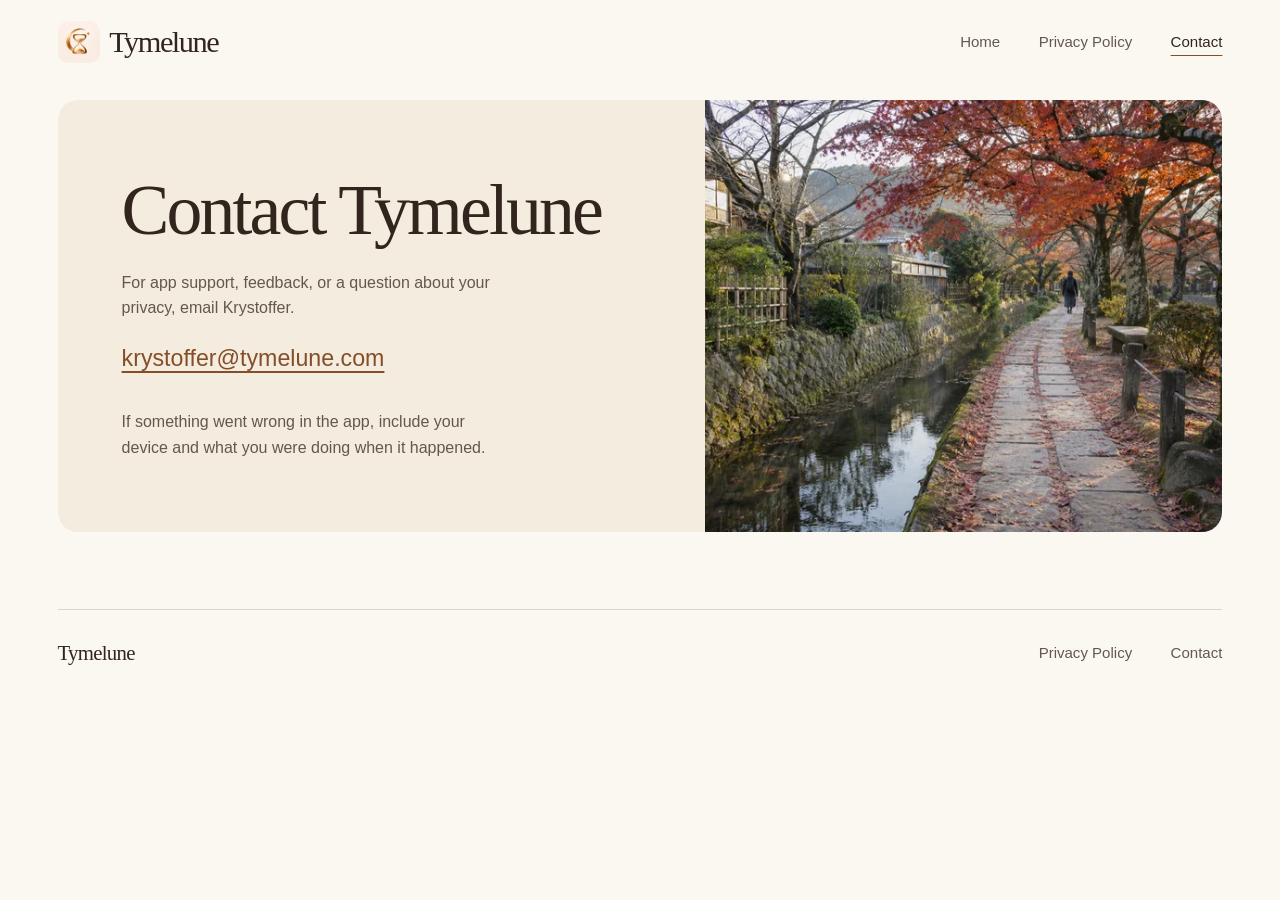
==== contact.html @ 0b55775a "Add Tymelune homepage, privacy policy, and contact pages" ====
<!doctype html>
<html lang="en">
  <head>
    <meta charset="utf-8" />
    <meta name="viewport" content="width=device-width, initial-scale=1" />
    <title>Contact — Tymelune</title>
    <meta name="description" content="Contact Krystoffer for Tymelune support, feedback, or privacy questions." />
    <link rel="icon" type="image/png" href="app-icon.png" />
    <link rel="stylesheet" href="styles.css" />
  </head>
  <body>
    <a class="skip-link" href="#main">Skip to content</a>
    <header class="site-header">
      <div class="shell masthead">
        <a class="brand" href="index.html" aria-label="Tymelune home">
          <img src="app-icon.png" alt="" width="42" height="42" />
          Tymelune
        </a>
        <nav class="primary-nav" aria-label="Main navigation">
          <a href="index.html">Home</a>
          <a href="privacy.html">Privacy Policy</a>
          <a href="contact.html" aria-current="page">Contact</a>
        </nav>
      </div>
    </header>

    <main id="main" class="shell contact-page">
      <section class="contact-panel" aria-labelledby="contact-title">
        <div class="contact-copy">
          <h1 id="contact-title">Contact Tymelune</h1>
          <p>For app support, feedback, or a question about your privacy, email Krystoffer.</p>
          <a class="email-link" href="mailto:krystoffer@tymelune.com">krystoffer@tymelune.com</a>
          <p class="contact-note">If something went wrong in the app, include your device and what you were doing when it happened.</p>
        </div>
        <img class="contact-photo" src="assets/canal-walk.webp" width="700" height="466" alt="An autumn walk beside a canal in Kyoto, from the app’s sample journal." />
      </section>
    </main>

    <footer class="shell site-footer">
      <a class="footer-brand" href="index.html">Tymelune</a>
      <nav aria-label="Footer navigation">
        <a href="privacy.html">Privacy Policy</a>
        <a href="contact.html">Contact</a>
      </nav>
    </footer>
  </body>
</html>
---- styles.css ----
:root {
  color-scheme: light dark;
  --paper: #fbf8f2;
  --panel: #f4ecdf;
  --ink: #32251e;
  --muted: #64584e;
  --accent: #854e29;
  --line: #ded4c6;
  --serif: "Iowan Old Style", "Palatino Linotype", Palatino, Georgia, serif;
  font-family: -apple-system, BlinkMacSystemFont, "Segoe UI", sans-serif;
  color: var(--ink);
  background: var(--paper);
}

@media (prefers-color-scheme: dark) {
  :root {
    --paper: #201b17;
    --panel: #2b241e;
    --ink: #f8eee2;
    --muted: #c8b9a9;
    --accent: #edb587;
    --line: #493d33;
  }
}

* { box-sizing: border-box; }
body { margin: 0; line-height: 1.6; }
img { display: block; max-width: 100%; }
h1, h2, h3, p, dl, dd { margin: 0; }
h1, h2, h3, .brand, .footer-brand {
  font-family: var(--serif);
  font-weight: 500;
  line-height: 1.08;
}
h1, h2 { letter-spacing: -.04em; }
h1 { font-size: clamp(2.75rem, 5.6vw, 5rem); }
h2 { font-size: clamp(2.2rem, 3.8vw, 3.3rem); }
h3 { font-size: clamp(1.5rem, 2vw, 1.85rem); letter-spacing: -.03em; }
a { color: var(--accent); text-underline-offset: .22em; }
a:focus-visible { outline: 3px solid currentColor; outline-offset: 4px; }
.shell { width: min(78rem, calc(100% - clamp(2rem, 9vw, 9rem))); margin-inline: auto; }
.skip-link { position: absolute; z-index: 5; left: 1rem; top: -6rem; background: var(--paper); padding: .5rem 1rem; }
.skip-link:focus { top: .5rem; }
.masthead, .site-footer, .primary-nav, .site-footer nav, .brand { display: flex; align-items: center; }
.masthead, .site-footer { justify-content: space-between; gap: 1.2rem; }
.masthead { padding-block: 1.25rem; }
.brand, .footer-brand { color: var(--ink); text-decoration: none; }
.brand { gap: .6rem; font-size: 1.9rem; letter-spacing: -.05em; }
.brand img { border-radius: 24%; }
.primary-nav, .site-footer nav { gap: clamp(1rem, 3vw, 2.4rem); }
.primary-nav a, .site-footer nav a {
  display: inline-flex;
  align-items: center;
  min-height: 2.75rem;
  color: var(--muted);
  font-size: .94rem;
  text-decoration: none;
}
.primary-nav a[aria-current], .primary-nav a:hover, .site-footer nav a:hover {
  color: var(--ink);
  text-decoration: underline;
  text-decoration-color: var(--accent);
  text-underline-offset: .5em;
}
.site-footer { border-top: 1px solid var(--line); padding-block: 1.35rem 1.8rem; }
.footer-brand { font-size: 1.3rem; letter-spacing: -.035em; }

.hero {
  position: relative;
  isolation: isolate;
  display: grid;
  grid-template-columns: 1.1fr .9fr;
  align-items: center;
  overflow: hidden;
  min-height: 32rem;
  border-radius: 1.25rem;
  background: #31251c;
  color: #fffaf1;
}
.hero-landscape, .hero::before {
  position: absolute;
  inset: 0;
  width: 100%;
  height: 100%;
}
.hero-landscape { z-index: -2; object-fit: cover; object-position: 50% 50%; }
.hero::before {
  content: "";
  z-index: -1;
  background: linear-gradient(90deg, rgb(30 20 14 / 96%) 0%, rgb(36 23 16 / 89%) 29%, rgb(41 26 16 / 66%) 49%, rgb(44 28 18 / 7%) 75%);
}
.hero-copy { padding: clamp(2rem, 5vw, 4.5rem) 0 clamp(2rem, 5vw, 4.5rem) clamp(2rem, 5vw, 4.5rem); }
.hero h1 { font-size: clamp(3.4rem, 6.6vw, 6rem); line-height: .98; }
.hero h1 em { color: #f3c99d; font-weight: inherit; }
.hero-copy > p { max-width: 27rem; margin-top: 1.4rem; font-size: 1.08rem; color: #fff4e7; }
.download { display: flex; align-items: center; gap: 1.2rem; margin-top: 1.7rem; }
.download a { display: block; color: #fffaf1; border-radius: .5rem; }
.store-badge img { width: 9.75rem; height: auto; }
.download .scan-link { padding-left: 1.15rem; border-left: 1px solid rgb(255 255 255 / 38%); border-radius: 0; }
.scan-link img { border-radius: .24rem; image-rendering: pixelated; }
.hero-copy .platforms { margin-top: .65rem; font-size: .88rem; color: #eedfcd; }
.hero-device { display: grid; place-items: center; align-self: stretch; padding: 1.9rem 1rem 1.9rem 0; }
.hero-device img {
  width: clamp(11rem, 17vw, 14rem);
  height: auto;
  transform: rotate(4deg);
  filter: drop-shadow(.6rem 1rem 1rem rgb(22 13 7 / 42%));
}

.features { padding-block: clamp(2.5rem, 5vw, 4.5rem) clamp(3rem, 6vw, 5rem); }
.feature-grid { display: grid; grid-template-columns: repeat(3, minmax(0, 1fr)); gap: clamp(1.2rem, 2.2vw, 2rem); margin-top: 1.5rem; }
.feature-art {
  display: grid;
  place-items: center;
  position: relative;
  height: clamp(11rem, 15vw, 13rem);
  border-radius: 1rem;
  overflow: hidden;
}
.feature-grid h3 { margin-block: 1.2rem .55rem; }
.feature-grid p { color: var(--muted); max-width: 40ch; }
.reminder-art { background: linear-gradient(145deg, #f5e8d8, #e8c8aa); }
.reminder {
  display: flex;
  align-items: center;
  gap: .7rem;
  padding: .8rem 1.15rem;
  border: 1px solid #fff7ef;
  border-radius: 1rem;
  background: #fff7ed;
  color: #392b21;
  box-shadow: 0 .65rem 1.4rem #80583729;
  transform: rotate(-3deg);
}
.reminder img { border-radius: .65rem; }
.reminder span, .reminder strong, .reminder small { display: block; }
.reminder span, .reminder small { color: #685a4d; font-size: .8rem; }
.reminder strong { font-size: 1rem; }
.journal-art { background: linear-gradient(150deg, #e0e4d8, #c0c9b4); }
.print {
  position: absolute;
  top: 50%;
  width: 44%;
  max-width: 10.9rem;
  height: 65%;
  object-fit: cover;
  border: .37rem solid #fffaf2;
  border-bottom-width: .9rem;
  box-shadow: 0 .45rem .9rem #35422e40;
}
.print-walk { right: 44%; transform: translateY(-53%) rotate(-11deg); }
.print-tea { left: 43%; transform: translateY(-42%) rotate(9deg); }
.widget-art { background: linear-gradient(135deg, #e5d8cc, #caa991); }
.widget-art img { width: 76%; max-width: 17rem; height: auto; transform: rotate(-3deg); filter: drop-shadow(0 .5rem .65rem #654f3e33); }

.device-sync { display: grid; grid-template-columns: 1fr 2fr; gap: 2rem; align-items: baseline; border-top: 1px solid var(--line); padding-block: clamp(2rem, 4vw, 3.5rem); }
.device-sync h2 { font-size: clamp(1.75rem, 3vw, 2.5rem); }
.device-sync p { color: var(--muted); max-width: 62ch; }

.page-heading { padding-block: clamp(2rem, 5vw, 4rem); border-bottom: 1px solid var(--line); }
.page-heading p { max-width: 63ch; }
.updated { margin: .8rem 0 1.4rem; font-size: .94rem; color: var(--muted); }
.policy-layout { display: grid; grid-template-columns: minmax(12rem, 1fr) minmax(0, 3fr); gap: clamp(2rem, 7vw, 6rem); padding: 2.5rem 0 4rem; }
.contents { align-self: start; position: sticky; top: 1.5rem; }
.contents h2 { font: 600 1rem/1.5 -apple-system, BlinkMacSystemFont, "Segoe UI", sans-serif; letter-spacing: 0; }
.contents ul { padding: 0; list-style: none; margin: .6rem 0 0; }
.contents a { display: inline-block; padding-block: .35rem; }
.policy-text { max-width: 67ch; }
.policy-text section { scroll-margin-top: 1.5rem; }
.policy-text section + section { margin-top: 2rem; padding-top: 2rem; border-top: 1px solid var(--line); }
.policy-text h2 { font-size: 1.85rem; margin-bottom: .9rem; }
.policy-text dt { font-weight: 650; }
.policy-text dd + dt, .policy-text p + p { margin-top: 1rem; }
.policy-text ul { margin: 0; padding-left: 1.3rem; }
.policy-text li + li { margin-top: .55rem; }
.contact-page { padding-block: 1rem clamp(3rem, 6vw, 5rem); }
.contact-panel { display: grid; grid-template-columns: 1.25fr 1fr; overflow: hidden; border-radius: 1.25rem; background: var(--panel); }
.contact-copy { align-self: center; padding: clamp(2rem, 5vw, 4rem); }
.contact-copy p { max-width: 42ch; margin-top: 1.3rem; color: var(--muted); }
.email-link { display: inline-block; margin-top: 1.2rem; font-size: clamp(1rem, 2vw, 1.45rem); overflow-wrap: anywhere; }
.contact-copy .contact-note { font-size: 1rem; margin-top: 2rem; }
.contact-photo { width: 100%; height: 100%; min-height: 27rem; object-fit: cover; }

@media (max-width: 56rem) {
  .hero { min-height: 28rem; grid-template-columns: 1.25fr .75fr; }
  .hero-copy { padding-left: 2rem; }
  .feature-grid { gap: 1rem; }
  .reminder { padding: .65rem .8rem; gap: .45rem; }
  .reminder img { width: 2rem; height: 2rem; }
}

@media (max-width: 45rem) {
  .masthead { gap: .65rem; padding-block: .85rem; }
  .brand { gap: .35rem; font-size: 1.55rem; }
  .brand img { width: 2.05rem; height: 2.05rem; }
  .primary-nav { gap: .85rem; }
  .primary-nav a { font-size: .875rem; }
  .hero { display: flex; align-items: flex-end; min-height: 31rem; }
  .hero-device { display: none; }
  .hero-landscape { object-position: 58% center; }
  .hero::before { background: linear-gradient(0deg, #241910 1%, rgb(36 25 16 / 93%) 34%, rgb(36 25 16 / 82%) 49%, rgb(36 25 16 / 10%) 84%); }
  .hero-copy { padding: 8rem 1.6rem 1.8rem; }
  .hero h1 { font-size: clamp(3rem, 9vw, 4.3rem); }
  .hero-copy > p { font-size: 1rem; margin-top: 1rem; }
  .download { margin-top: 1.35rem; }
  .download .scan-link { display: none; }
  .feature-grid { grid-template-columns: 1fr; gap: 2rem; }
  .feature-art { height: 11.5rem; }
  .feature-grid p { max-width: 56ch; }
  .feature-grid h3 { margin-top: .95rem; }
  .device-sync { grid-template-columns: 1fr; gap: .75rem; }
  .policy-layout { grid-template-columns: 1fr; gap: 2rem; }
  .contents { position: static; }
  .contents ul { display: flex; flex-wrap: wrap; gap: 0 1.2rem; }
  .contact-panel { grid-template-columns: 1fr; }
  .contact-photo { min-height: 0; height: 13rem; }
  .contact-copy { padding: 2rem 1.5rem; }
}

@media (max-width: 24rem) {
  .masthead { flex-wrap: wrap; }
  .primary-nav { gap: 1rem; }
  .hero-copy { padding-inline: 1.15rem; }
}
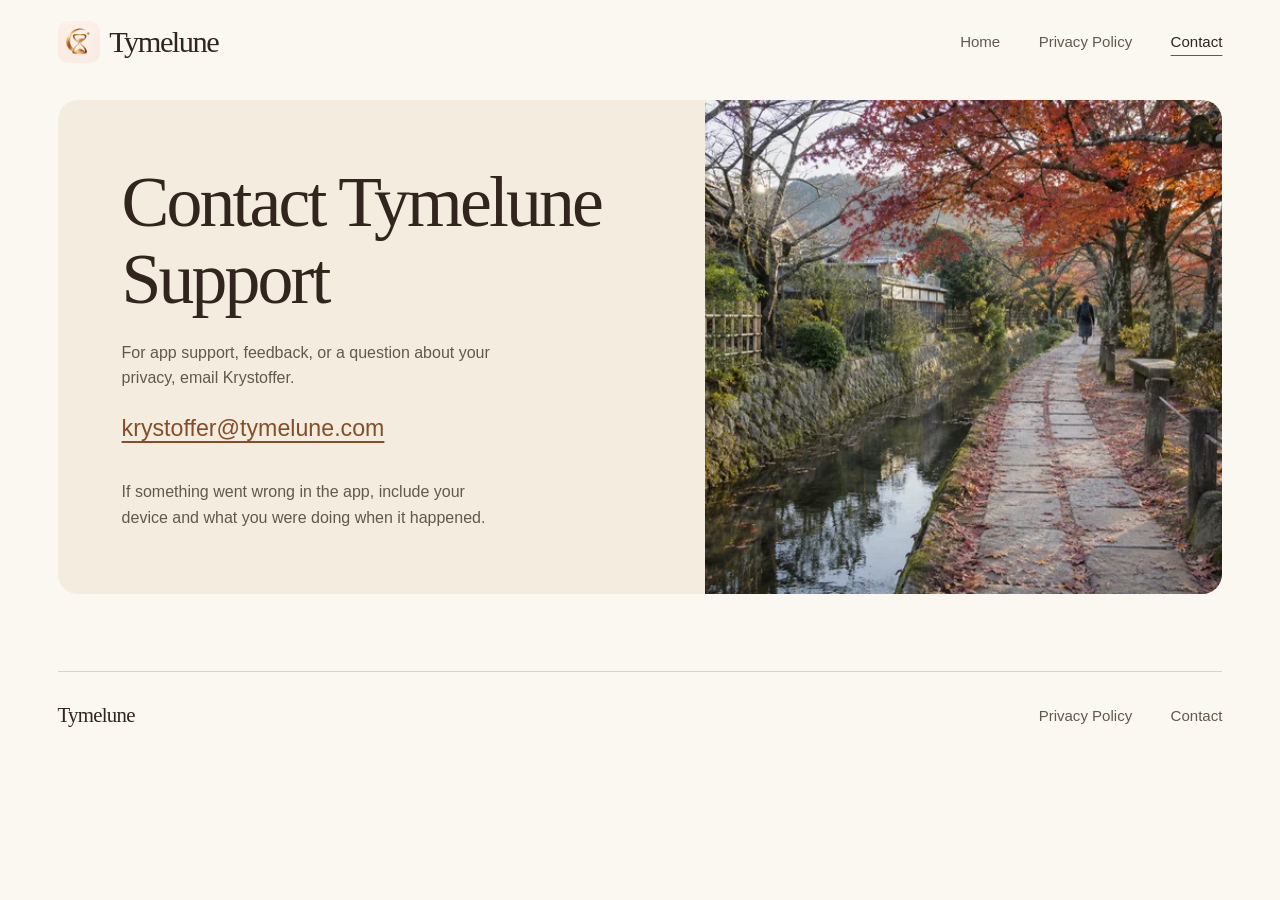
==== commit a3e531d6: "Improve search metadata and mobile loading for Tymelune" ====
--- a/contact.html
+++ b/contact.html
@@ -3,8 +3,19 @@
   <head>
     <meta charset="utf-8" />
     <meta name="viewport" content="width=device-width, initial-scale=1" />
-    <title>Contact — Tymelune</title>
-    <meta name="description" content="Contact Krystoffer for Tymelune support, feedback, or privacy questions." />
+    <title>Contact Tymelune Support</title>
+    <meta name="description" content="Email the developer of Tymelune for help with the countdown app on iPhone, iPad, or Apple Watch, to report a problem, or to ask a privacy question." />
+    <link rel="canonical" href="https://toffyffot.github.io/tymelune-info-page/contact.html" />
+    <meta property="og:type" content="website" />
+    <meta property="og:site_name" content="Tymelune" />
+    <meta property="og:title" content="Contact Tymelune Support" />
+    <meta property="og:description" content="Email the developer of Tymelune for help with the countdown app on iPhone, iPad, or Apple Watch, to report a problem, or to ask a privacy question." />
+    <meta property="og:url" content="https://toffyffot.github.io/tymelune-info-page/contact.html" />
+    <meta property="og:image" content="https://toffyffot.github.io/tymelune-info-page/tymelune-header.jpg" />
+    <meta property="og:image:width" content="1600" />
+    <meta property="og:image:height" content="686" />
+    <meta property="og:image:alt" content="Tymelune wordmark with a gold crescent and hourglass" />
+    <meta name="twitter:card" content="summary_large_image" />
     <link rel="icon" type="image/png" href="app-icon.png" />
     <link rel="stylesheet" href="styles.css" />
   </head>
@@ -27,7 +38,7 @@
     <main id="main" class="shell contact-page">
       <section class="contact-panel" aria-labelledby="contact-title">
         <div class="contact-copy">
-          <h1 id="contact-title">Contact Tymelune</h1>
+          <h1 id="contact-title">Contact Tymelune Support</h1>
           <p>For app support, feedback, or a question about your privacy, email Krystoffer.</p>
           <a class="email-link" href="mailto:krystoffer@tymelune.com">krystoffer@tymelune.com</a>
           <p class="contact-note">If something went wrong in the app, include your device and what you were doing when it happened.</p>
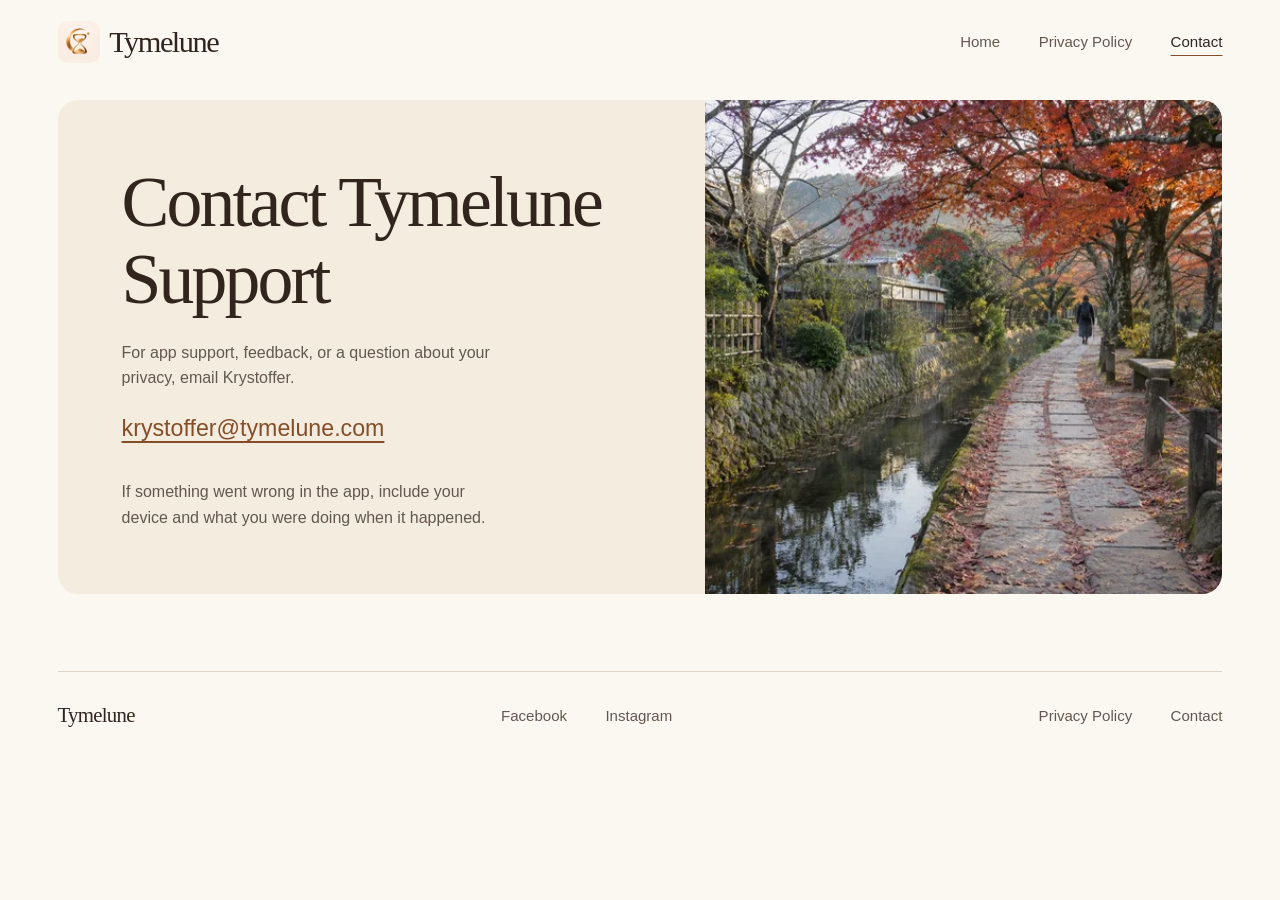
==== commit f2d7dc4e: "Add social links to site footers Add Facebook and Instagram links across all page footers, include t" ====
--- a/contact.html
+++ b/contact.html
@@ -49,6 +49,10 @@
 
     <footer class="shell site-footer">
       <a class="footer-brand" href="index.html">Tymelune</a>
+      <nav aria-label="Follow Tymelune">
+        <a href="https://www.facebook.com/tymelune">Facebook</a>
+        <a href="https://www.instagram.com/tymelune">Instagram</a>
+      </nav>
       <nav aria-label="Footer navigation">
         <a href="privacy.html">Privacy Policy</a>
         <a href="contact.html">Contact</a>
--- a/styles.css
+++ b/styles.css
@@ -190,6 +190,7 @@
 }
 
 @media (max-width: 45rem) {
+  .site-footer { flex-direction: column; align-items: flex-start; gap: .25rem; }
   .masthead { gap: .65rem; padding-block: .85rem; }
   .brand { gap: .35rem; font-size: 1.55rem; }
   .brand img { width: 2.05rem; height: 2.05rem; }
